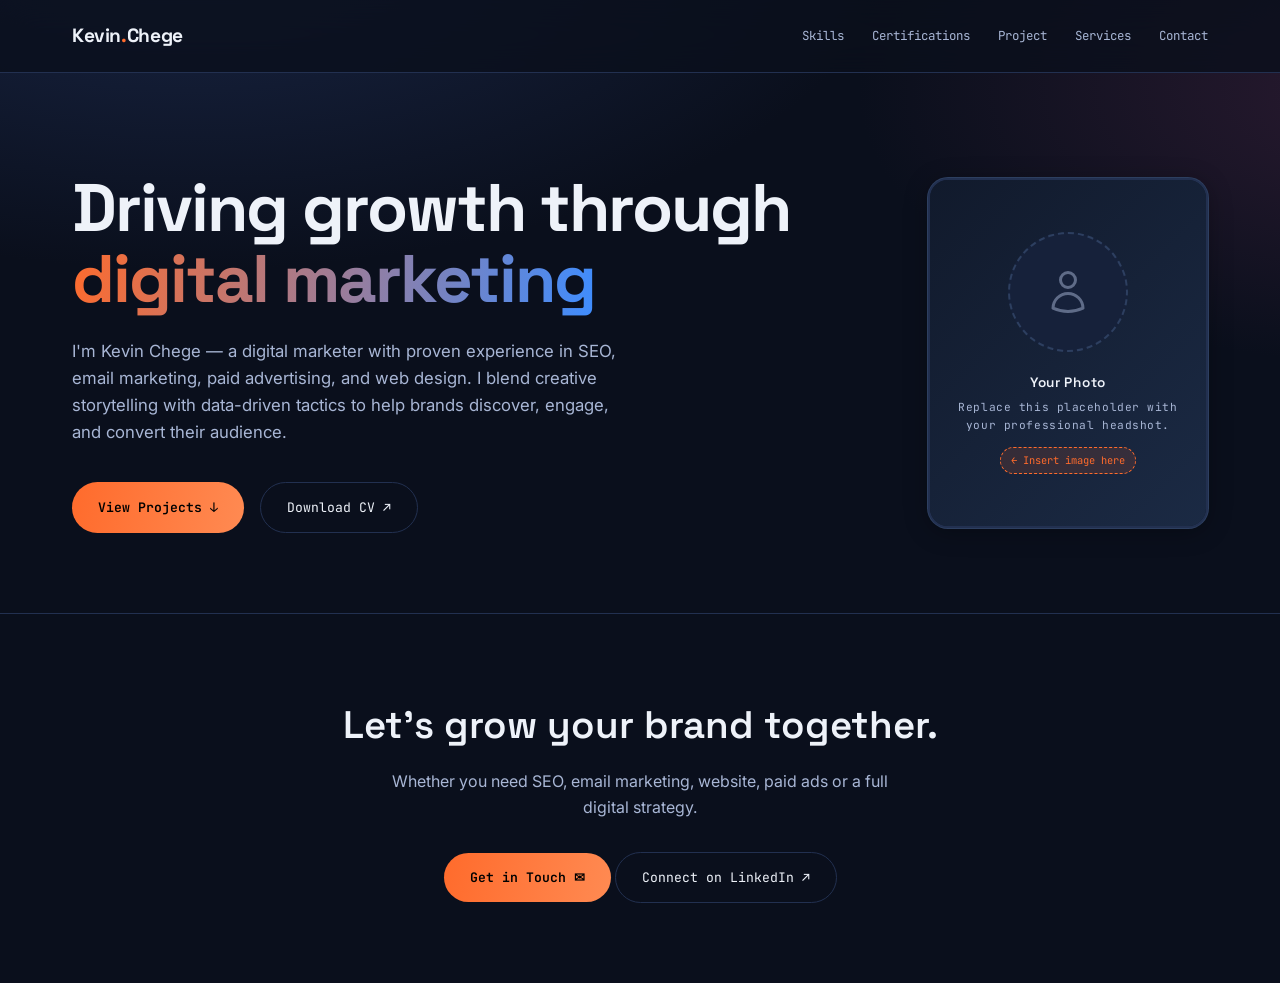
==== index.html @ 8de7b0b7 "Add files via upload" ====
<!DOCTYPE html>
<html lang="en">
<head>
<meta charset="UTF-8">
<meta name="viewport" content="width=device-width, initial-scale=1.0">
<title>Kevin Chege — Digital Marketing Professional</title>
<meta name="description" content="Kevin Chege — Digital marketer specializing in SEO, content strategy, email marketing, paid ads, and web design.">
<link rel="preconnect" href="https://fonts.googleapis.com">
<link rel="preconnect" href="https://fonts.gstatic.com" crossorigin>
<link href="https://fonts.googleapis.com/css2?family=Space+Grotesk:wght@400;500;600;700&family=Inter:wght@400;500;600;700&family=JetBrains+Mono:wght@400;500&display=swap" rel="stylesheet">
<link rel="stylesheet" href="index.css">
</head>
<body>

<!-- ════════════════════ NAV ════════════════════ -->
<nav>
  <div class="wrap">
    <a href="index.html" class="logo">Kevin<span>.</span>Chege</a>
    <div class="navlinks">
      <a href="skills.html">Skills</a>
      <a href="certification.html">Certifications</a>
      <a href="project.html">Project</a>
      <a href="services.html">Services</a>
      <a href="#contact">Contact</a>
    </div>
  </div>
</nav>

<!-- ════════════════════ HERO ════════════════════ -->
<section class="hero">

  <div class="wrap">

    <!-- LEFT COLUMN — TEXT -->
    <div>
      <h1>Driving growth through <span class="grad">digital marketing</span></h1>
      <p class="sub">I'm Kevin Chege — a digital marketer with proven experience in SEO, email marketing, paid advertising, and web design. I blend creative storytelling with data-driven tactics to help brands discover, engage, and convert their audience.</p>
      <div class="cta">
        <a href="project.html" class="btn btn-primary">View Projects ↓</a>
        <a href="https://docs.google.com/document/d/1QbLXDsmvqMCBqXZfnBmse7zxNMz4nB5-/edit?usp=sharing&ouid=107863168463893353685&rtpof=true&sd=true" class="btn btn-ghost" target="_blank" rel="noopener">Download CV ↗</a>
      </div>
    </div>

    <!-- RIGHT COLUMN — PHOTO PLACEHOLDER -->
    <div class="photo-frame" id="photo-area">
      <div class="placeholder">
        <div class="avatar-icon">
          <svg xmlns="http://www.w3.org/2000/svg" fill="none" viewBox="0 0 24 24" stroke-width="1.5" stroke="currentColor">
            <path stroke-linecap="round" stroke-linejoin="round" d="M15.75 6a3.75 3.75 0 1 1-7.5 0 3.75 3.75 0 0 1 7.5 0ZM4.501 20.118a7.5 7.5 0 0 1 14.998 0A17.933 17.933 0 0 1 12 21.75c-2.676 0-5.216-.584-7.499-1.632Z" />
          </svg>
        </div>
        <p class="label">Your Photo</p>
        <p>Replace this placeholder with your professional headshot.</p>
        <span class="tag">← Insert image here</span>
      </div>
    </div>

  </div>
</section>

<!-- ════════════════════ CTA BANNER ════════════════════ -->
<section class="cta-banner" id="contact">
  <div class="wrap reveal">
    <h2>Let's grow your brand together.</h2>
    <p>Whether you need SEO, email marketing, website, paid ads or a full digital strategy.</p>
    <div class="cta cta-center">
      <a href="mailto:kevinc10189@gmail.com" class="btn btn-primary">Get in Touch ✉</a>
      <a href="https://www.linkedin.com/in/kevin-chege1" target="_blank" rel="noopener" class="btn btn-ghost">Connect on LinkedIn ↗</a>
    </div>
  </div>
</section>

<!-- ════════════════════ SCROLL REVEAL SCRIPT ════════════════════ -->
<script>
  document.addEventListener('DOMContentLoaded', () => {
    const reveals = document.querySelectorAll('.reveal');
    const observer = new IntersectionObserver((entries) => {
      entries.forEach(entry => {
        if (entry.isIntersecting) {
          entry.target.classList.add('visible');
        }
      });
    }, { threshold: 0.1 });
    reveals.forEach(el => observer.observe(el));
  });
</script>

</body>
</html>
---- index.css ----
:root{
    --bg: #0A0F1C;
    --panel: #111A2C;
    --panel-2: #16213A;
    --panel-3: #1B2A44;
    --line: #223050;
    --line-light: #2D3F60;
    --orange: #FF6B2C;
    --orange-light: #FF8A52;
    --orange-soft: #FF6B2C22;
    --blue: #3E8DFF;
    --blue-soft: #3E8DFF22;
    --green: #22C55E;
    --green-soft: #22C55E22;
    --purple: #A855F7;
    --purple-soft: #A855F722;
    --text: #EEF2F9;
    --muted: #A8B6D5;
    --mono: 'JetBrains Mono', monospace;
    --display: 'Space Grotesk', sans-serif;
    --body: 'Inter', sans-serif;
    --radius: 16px;
    --shadow: 0 4px 24px rgba(0,0,0,0.3);
  }
  *{margin:0;padding:0;box-sizing:border-box;}
  html{scroll-behavior:smooth;}
  body{
    background-color: var(--bg);
    background-image:
      radial-gradient(1200px 600px at 15% -10%, #1a2748 0%, transparent 60%),
      radial-gradient(1000px 500px at 110% 10%, #2a1a30 0%, transparent 55%);
    background-attachment: fixed;
    color:var(--text);
    font-family:var(--body);
    line-height:1.6;
    overflow-x:hidden;
  }
  a{color:inherit;text-decoration:none;}
  img{max-width:100%;display:block;}
  .wrap{max-width:1200px;margin:0 auto;padding:0 32px;}
  ::selection{background:var(--orange);color:#0A0F1C;}

  /* ─── NAV ─── */
  nav{
    position:sticky;top:0;z-index:50;
    backdrop-filter:blur(16px);
    background:rgba(10,15,28,0.8);
    border-bottom:1px solid var(--line);
    transition:background .3s;
  }
  nav .wrap{display:flex;align-items:center;justify-content:space-between;height:72px;}
  .logo{font-family:var(--display);font-weight:700;font-size:1.2rem;letter-spacing:-0.02em;}
  .logo span{color:var(--orange);}
  .navlinks{display:flex;gap:28px;font-family:var(--mono);font-size:0.78rem;color:var(--muted);}
  .navlinks a{transition:color .2s;position:relative;}
  .navlinks a:hover{color:var(--text);}
  .navlinks a::after{
    content:"";position:absolute;bottom:-4px;left:0;width:0;height:2px;
    background:var(--orange);transition:width .3s;
  }
  .navlinks a:hover::after{width:100%;}
  @media(max-width:640px){
    .navlinks{gap:14px;font-size:0.7rem;}
  }

  /* ─── HERO ─── */
  .hero{position:relative;padding:100px 0 80px;overflow:hidden;}
  .hero .wrap{display:grid;grid-template-columns:1fr auto;gap:60px;align-items:center;}
  @media(max-width:1024px){
    .hero .wrap{grid-template-columns:1fr;text-align:center;}
    .hero .cta{justify-content:center;}
    .hero p.sub{margin-left:auto;margin-right:auto;}
    .hero .eyebrow{justify-content:center;}
  }

  .eyebrow{
    font-family:var(--mono);font-size:0.78rem;letter-spacing:0.12em;
    color:var(--orange);text-transform:uppercase;
    display:inline-flex;align-items:center;gap:10px;margin-bottom:22px;
  }
  .eyebrow::before{content:"";width:8px;height:8px;border-radius:50%;background:var(--blue);box-shadow:0 0 12px var(--blue);}

  .hero h1{
    font-family:var(--display);font-weight:700;
    font-size:clamp(2.4rem, 5.5vw, 4.2rem);
    letter-spacing:-0.03em;line-height:1.05;
  }
  .hero h1 .grad{
    color:var(--orange); /* fallback for browsers without background-clip support */
    background:linear-gradient(100deg, var(--orange), var(--blue));
    -webkit-background-clip:text;background-clip:text;
    -webkit-text-fill-color:transparent;
  }
  .hero p.sub{
    margin-top:24px;max-width:560px;color:var(--muted);font-size:1.05rem;
  }
  .hero .cta{display:flex;gap:16px;margin-top:36px;flex-wrap:wrap;}
  .btn{
    font-family:var(--mono);font-size:0.82rem;padding:14px 26px;border-radius:999px;
    display:inline-flex;align-items:center;gap:8px;transition:transform .2s, box-shadow .2s;
    border:1px solid var(--line);cursor:pointer;
  }
  .btn-primary{background:linear-gradient(100deg, var(--orange), var(--orange-light));color:#000000;font-weight:600;border:none;}
  .btn-primary:hover{transform:translateY(-2px);box-shadow:0 12px 36px -10px rgba(255,107,44,0.4);}
  .btn-ghost{color:var(--text);}
  .btn-ghost:hover{border-color:var(--blue);color:var(--blue);transform:translateY(-2px);}

  /* ─── PHOTO PLACEHOLDER ─── */
  .photo-frame{
    width:100%;max-width:280px;aspect-ratio:4/5;border-radius:20px;overflow:hidden;position:relative;
    border:2px solid var(--line);background:var(--panel);
    box-shadow:0 0 0 1px var(--line-light), var(--shadow);
    transition:transform .3s, border-color .3s;
  }
  .photo-frame:hover{transform:translateY(-4px);border-color:var(--orange);}
  .photo-frame .placeholder{
    display:flex;flex-direction:column;align-items:center;justify-content:center;
    height:100%;text-align:center;padding:24px;
    background:
      linear-gradient(135deg, var(--panel) 0%, var(--panel-3) 100%);
  }
  .photo-frame .avatar-icon{
    width:120px;height:120px;border-radius:50%;
    border:2px dashed var(--line-light);
    display:flex;align-items:center;justify-content:center;
    margin-bottom:20px;
    background:var(--panel-2);
  }
  .photo-frame .avatar-icon svg{width:48px;height:48px;color:var(--muted);opacity:0.5;}
  .photo-frame .placeholder p{
    font-family:var(--mono);font-size:0.7rem;color:var(--muted);
    letter-spacing:0.05em;line-height:1.6;
  }
  .photo-frame .placeholder .label{
    font-family:var(--display);font-size:0.85rem;font-weight:600;
    color:var(--text);margin-bottom:6px;
  }
  .photo-frame .placeholder .tag{
    display:inline-block;margin-top:12px;
    font-family:var(--mono);font-size:0.65rem;
    padding:4px 10px;border-radius:999px;
    border:1px dashed var(--orange);color:var(--orange);
    background:var(--orange-soft);
  }
  @media(max-width:1024px){
    .photo-frame{max-width:220px;margin:0 auto;}
  }

  /* ─── METRICS BAR ─── */
  .metrics{
    padding:0 0 80px;
  }
  .metrics-inner{
    display:grid;grid-template-columns:repeat(4,1fr);gap:1px;
    background:var(--line);border:1px solid var(--line);border-radius:var(--radius);overflow:hidden;
  }
  @media(max-width:768px){.metrics-inner{grid-template-columns:repeat(2,1fr);}}
  .metric{
    background:var(--panel);padding:28px 20px;text-align:center;
    transition:background .2s;
  }
  .metric:hover{background:var(--panel-2);}
  .metric .val{font-family:var(--display);font-weight:700;font-size:2rem;color:var(--orange);}
  .metric .lbl{font-family:var(--mono);font-size:0.72rem;color:var(--muted);margin-top:6px;letter-spacing:0.04em;text-transform:uppercase;}



  /* ─── SECTION HEADS ─── */
  .section{padding:80px 0;border-top:1px solid var(--line);}
  .head{display:flex;align-items:baseline;justify-content:space-between;gap:20px;margin-bottom:48px;flex-wrap:wrap;}
  .head h2{font-family:var(--display);font-size:clamp(1.6rem,3vw,2.2rem);font-weight:600;letter-spacing:-0.02em;}
  .head .idx{font-family:var(--mono);font-size:0.78rem;color:var(--muted);letter-spacing:0.06em;}

  /* ─── CAPABILITIES ─── */
  .cap-grid{display:grid;grid-template-columns:repeat(4,1fr);gap:1px;background:var(--line);border:1px solid var(--line);border-radius:var(--radius);overflow:hidden;}
  @media (max-width:1024px){.cap-grid{grid-template-columns:repeat(2,1fr);}}
  @media (max-width:640px){.cap-grid{grid-template-columns:1fr;}}
  .cap{background:var(--panel);padding:32px 24px;transition:background .25s;}
  .cap:hover{background:var(--panel-2);}
  .cap .num{font-family:var(--mono);color:var(--orange);font-size:0.75rem;letter-spacing:0.04em;}
  .cap .icon{width:36px;height:36px;margin-top:14px;border-radius:10px;display:flex;align-items:center;justify-content:center;font-size:1.1rem;}
  .cap .icon.orange{background:var(--orange-soft);color:var(--orange);}
  .cap .icon.blue{background:var(--blue-soft);color:var(--blue);}
  .cap .icon.green{background:var(--green-soft);color:var(--green);}
  .cap .icon.purple{background:var(--purple-soft);color:var(--purple);}
  .cap h3{font-family:var(--display);margin-top:14px;font-size:1.02rem;font-weight:600;}
  .cap p{margin-top:8px;color:var(--muted);font-size:0.86rem;line-height:1.5;}

  /* ─── PROJECT CARDS ─── */
  .proj{
    display:grid;grid-template-columns:0.9fr 1.1fr;gap:0;
    background:var(--panel);border:1px solid var(--line);border-radius:20px;
    overflow:hidden;margin-bottom:28px;transition:border-color .3s;
  }
  .proj:hover{border-color:var(--line-light);}
  .proj:nth-child(even){grid-template-columns:1.1fr 0.9fr;}
  @media (max-width:768px){.proj, .proj:nth-child(even){grid-template-columns:1fr;}}
  .proj .media{position:relative;background:#0d1424;min-height:230px;overflow:hidden;}
  .proj:nth-child(even) .media{order:2;}
  .proj .media img{width:100%;height:100%;object-fit:cover;min-height:230px;transition:transform .4s;}
  .proj:hover .media img{transform:scale(1.04);}
  .proj .media::after{
    content:"";position:absolute;inset:0;
    background:linear-gradient(160deg, transparent 40%, #0A0F1Ccc);
  }
  .proj .body{padding:38px;display:flex;flex-direction:column;justify-content:center;}
  .proj .kicker{font-family:var(--mono);font-size:0.72rem;color:var(--orange);letter-spacing:.08em;margin-bottom:12px;text-transform:uppercase;}
  .proj h3{font-family:var(--display);font-size:1.4rem;font-weight:600;margin-bottom:12px;line-height:1.3;}
  .proj p{color:var(--muted);font-size:0.92rem;margin-bottom:10px;line-height:1.5;}
  .proj .links{display:flex;gap:12px;flex-wrap:wrap;margin-top:16px;}
  .proj .links a{
    font-family:var(--mono);font-size:0.76rem;padding:9px 16px;border-radius:999px;
    border:1px solid var(--line);transition:.2s;
  }
  .proj .links a:hover{border-color:var(--blue);color:var(--blue);}

  /* ─── SERVICES STRIP ─── */
  .services{
    background:var(--panel);border:1px solid var(--line);border-radius:var(--radius);
    padding:40px;display:grid;grid-template-columns:repeat(3,1fr);gap:32px;
  }
  @media(max-width:768px){.services{grid-template-columns:1fr;padding:28px;}}
  .service{text-align:center;}
  .service .dot{width:48px;height:48px;border-radius:14px;display:flex;align-items:center;justify-content:center;margin:0 auto 16px;font-size:1.3rem;}
  .service h4{font-family:var(--display);font-size:1rem;font-weight:600;margin-bottom:8px;}
  .service p{color:var(--muted);font-size:0.84rem;line-height:1.5;}

  /* ─── EDU / CERTS / TOOLS ─── */
  .two-col{display:grid;grid-template-columns:1fr 1fr;gap:32px;}
  @media (max-width:768px){.two-col{grid-template-columns:1fr;}}
  .info-card{background:var(--panel);border:1px solid var(--line);border-radius:16px;padding:32px;}
  .info-card h3{font-family:var(--display);font-size:1.08rem;margin-bottom:22px;color:var(--orange);display:flex;align-items:center;gap:8px;}
  .info-item{margin-bottom:20px;}
  .info-item:last-child{margin-bottom:0;}
  .info-item .t{font-weight:600;font-size:0.96rem;}
  .info-item .s{font-family:var(--mono);font-size:0.76rem;color:var(--blue);margin:4px 0;letter-spacing:0.02em;}
  .info-item .d{color:var(--muted);font-size:0.84rem;line-height:1.5;}
  .tool-chips{display:flex;flex-wrap:wrap;gap:10px;margin-top:20px;}
  .tool-chips span{
    font-family:var(--mono);font-size:0.74rem;padding:8px 14px;border-radius:999px;
    border:1px solid var(--line);color:var(--muted);transition:.2s;
  }
  .tool-chips span:hover{border-color:var(--blue);color:var(--blue);}

  /* ─── CTA BANNER ─── */
  .cta-banner{
    padding:80px 0;border-top:1px solid var(--line);
    text-align:center;
  }
  .cta-banner h2{font-family:var(--display);font-size:clamp(1.6rem,3vw,2.4rem);font-weight:600;margin-bottom:14px;}
  .cta-banner p{color:var(--muted);font-size:1rem;margin-bottom:32px;max-width:500px;margin-left:auto;margin-right:auto;}

  /* ─── FOOTER ─── */
  footer{padding:20px 0;border-top:1px solid var(--line);}
  footer .wrap{display:flex;justify-content:space-between;align-items:center;flex-wrap:wrap;gap:20px;}
  .social{display:flex;gap:14px;}
  .social a{
    width:40px;height:40px;border-radius:50%;border:1px solid var(--line);
    display:flex;align-items:center;justify-content:center;font-family:var(--mono);font-size:0.72rem;
    transition:.2s;color:var(--muted);font-weight:500;
  }

  /* ─── SCROLL ANIMATION ─── */
  .reveal{opacity:0;transform:translateY(24px);transition:opacity .6s ease, transform .6s ease;}
  .reveal.visible{opacity:1;transform:translateY(0);}

  .navlinks a.active{color:var(--text);}
  .navlinks a.active::after{width:100%;}

  /* ─── INLINE STYLE EXTRACTIONS ─── */
  .cta-center{justify-content:center;}
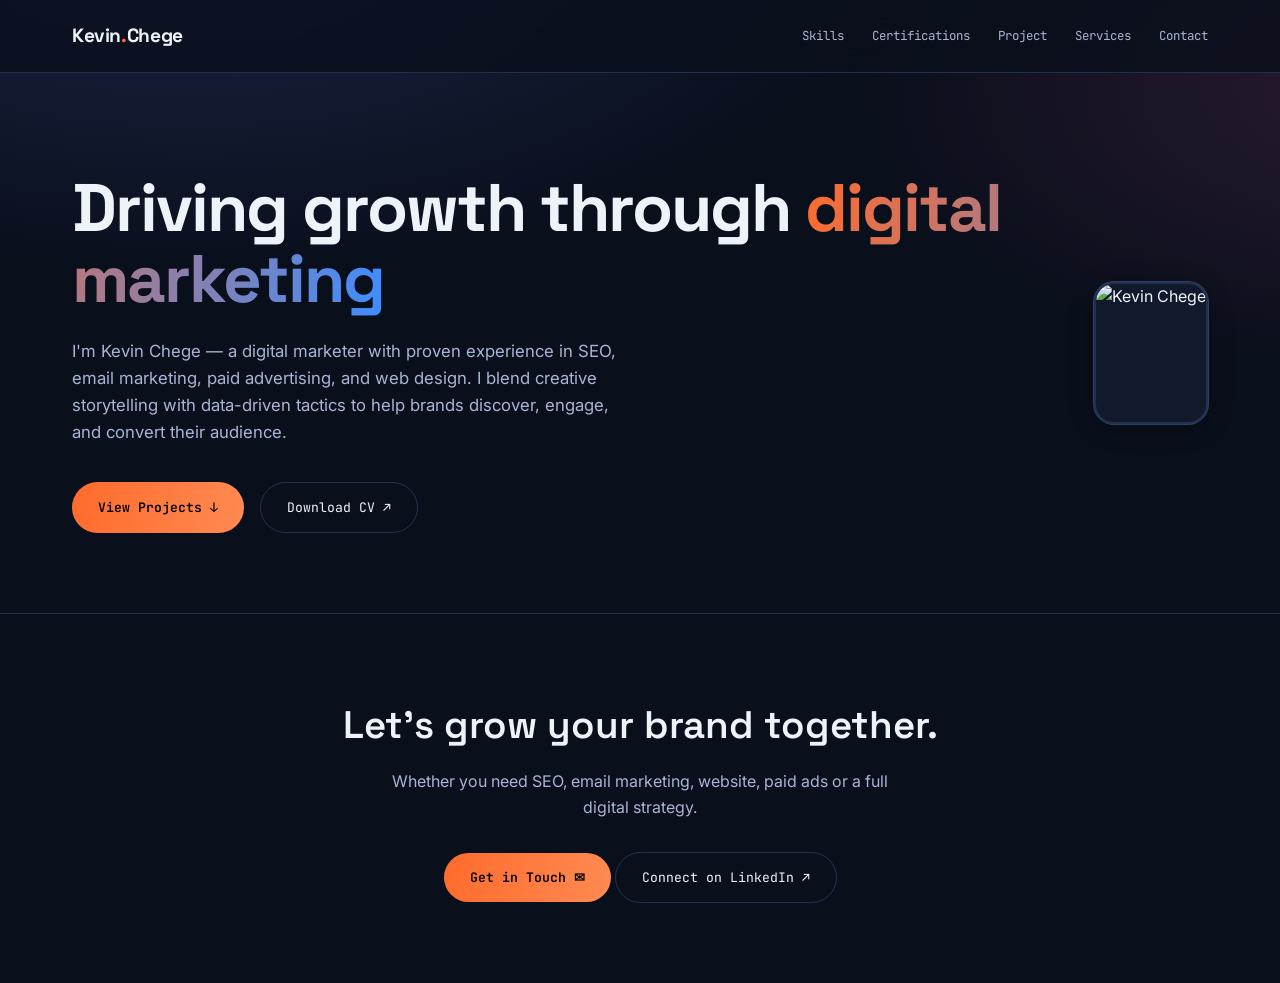
==== commit fe58ff05: "Update photo placeholder to display user image Replaced photo placeholder with an image tag for the " ====
--- a/index.html
+++ b/index.html
@@ -43,18 +43,8 @@
 
     <!-- RIGHT COLUMN — PHOTO PLACEHOLDER -->
     <div class="photo-frame" id="photo-area">
-      <div class="placeholder">
-        <div class="avatar-icon">
-          <svg xmlns="http://www.w3.org/2000/svg" fill="none" viewBox="0 0 24 24" stroke-width="1.5" stroke="currentColor">
-            <path stroke-linecap="round" stroke-linejoin="round" d="M15.75 6a3.75 3.75 0 1 1-7.5 0 3.75 3.75 0 0 1 7.5 0ZM4.501 20.118a7.5 7.5 0 0 1 14.998 0A17.933 17.933 0 0 1 12 21.75c-2.676 0-5.216-.584-7.499-1.632Z" />
-          </svg>
-        </div>
-        <p class="label">Your Photo</p>
-        <p>Replace this placeholder with your professional headshot.</p>
-        <span class="tag">← Insert image here</span>
-      </div>
+      <img src="PortfolioImage.jpg" alt="Kevin Chege">
     </div>
-
   </div>
 </section>
 
--- a/index.css
+++ b/index.css
@@ -1,4 +1,4 @@
-  :root{
+:root{
     --bg: #0A0F1C;
     --panel: #111A2C;
     --panel-2: #16213A;
@@ -70,15 +70,7 @@
     .hero .wrap{grid-template-columns:1fr;text-align:center;}
     .hero .cta{justify-content:center;}
     .hero p.sub{margin-left:auto;margin-right:auto;}
-    .hero .eyebrow{justify-content:center;}
   }
-
-  .eyebrow{
-    font-family:var(--mono);font-size:0.78rem;letter-spacing:0.12em;
-    color:var(--orange);text-transform:uppercase;
-    display:inline-flex;align-items:center;gap:10px;margin-bottom:22px;
-  }
-  .eyebrow::before{content:"";width:8px;height:8px;border-radius:50%;background:var(--blue);box-shadow:0 0 12px var(--blue);}
 
   .hero h1{
     font-family:var(--display);font-weight:700;
@@ -112,135 +104,11 @@
     box-shadow:0 0 0 1px var(--line-light), var(--shadow);
     transition:transform .3s, border-color .3s;
   }
-  .photo-frame:hover{transform:translateY(-4px);border-color:var(--orange);}
-  .photo-frame .placeholder{
-    display:flex;flex-direction:column;align-items:center;justify-content:center;
-    height:100%;text-align:center;padding:24px;
-    background:
-      linear-gradient(135deg, var(--panel) 0%, var(--panel-3) 100%);
-  }
-  .photo-frame .avatar-icon{
-    width:120px;height:120px;border-radius:50%;
-    border:2px dashed var(--line-light);
-    display:flex;align-items:center;justify-content:center;
-    margin-bottom:20px;
-    background:var(--panel-2);
-  }
-  .photo-frame .avatar-icon svg{width:48px;height:48px;color:var(--muted);opacity:0.5;}
-  .photo-frame .placeholder p{
-    font-family:var(--mono);font-size:0.7rem;color:var(--muted);
-    letter-spacing:0.05em;line-height:1.6;
-  }
-  .photo-frame .placeholder .label{
-    font-family:var(--display);font-size:0.85rem;font-weight:600;
-    color:var(--text);margin-bottom:6px;
-  }
-  .photo-frame .placeholder .tag{
-    display:inline-block;margin-top:12px;
-    font-family:var(--mono);font-size:0.65rem;
-    padding:4px 10px;border-radius:999px;
-    border:1px dashed var(--orange);color:var(--orange);
-    background:var(--orange-soft);
-  }
+  .photo-frame img{width:100%;height:100%;object-fit:cover;}
+
   @media(max-width:1024px){
     .photo-frame{max-width:220px;margin:0 auto;}
   }
-
-  /* ─── METRICS BAR ─── */
-  .metrics{
-    padding:0 0 80px;
-  }
-  .metrics-inner{
-    display:grid;grid-template-columns:repeat(4,1fr);gap:1px;
-    background:var(--line);border:1px solid var(--line);border-radius:var(--radius);overflow:hidden;
-  }
-  @media(max-width:768px){.metrics-inner{grid-template-columns:repeat(2,1fr);}}
-  .metric{
-    background:var(--panel);padding:28px 20px;text-align:center;
-    transition:background .2s;
-  }
-  .metric:hover{background:var(--panel-2);}
-  .metric .val{font-family:var(--display);font-weight:700;font-size:2rem;color:var(--orange);}
-  .metric .lbl{font-family:var(--mono);font-size:0.72rem;color:var(--muted);margin-top:6px;letter-spacing:0.04em;text-transform:uppercase;}
-
-
-
-  /* ─── SECTION HEADS ─── */
-  .section{padding:80px 0;border-top:1px solid var(--line);}
-  .head{display:flex;align-items:baseline;justify-content:space-between;gap:20px;margin-bottom:48px;flex-wrap:wrap;}
-  .head h2{font-family:var(--display);font-size:clamp(1.6rem,3vw,2.2rem);font-weight:600;letter-spacing:-0.02em;}
-  .head .idx{font-family:var(--mono);font-size:0.78rem;color:var(--muted);letter-spacing:0.06em;}
-
-  /* ─── CAPABILITIES ─── */
-  .cap-grid{display:grid;grid-template-columns:repeat(4,1fr);gap:1px;background:var(--line);border:1px solid var(--line);border-radius:var(--radius);overflow:hidden;}
-  @media (max-width:1024px){.cap-grid{grid-template-columns:repeat(2,1fr);}}
-  @media (max-width:640px){.cap-grid{grid-template-columns:1fr;}}
-  .cap{background:var(--panel);padding:32px 24px;transition:background .25s;}
-  .cap:hover{background:var(--panel-2);}
-  .cap .num{font-family:var(--mono);color:var(--orange);font-size:0.75rem;letter-spacing:0.04em;}
-  .cap .icon{width:36px;height:36px;margin-top:14px;border-radius:10px;display:flex;align-items:center;justify-content:center;font-size:1.1rem;}
-  .cap .icon.orange{background:var(--orange-soft);color:var(--orange);}
-  .cap .icon.blue{background:var(--blue-soft);color:var(--blue);}
-  .cap .icon.green{background:var(--green-soft);color:var(--green);}
-  .cap .icon.purple{background:var(--purple-soft);color:var(--purple);}
-  .cap h3{font-family:var(--display);margin-top:14px;font-size:1.02rem;font-weight:600;}
-  .cap p{margin-top:8px;color:var(--muted);font-size:0.86rem;line-height:1.5;}
-
-  /* ─── PROJECT CARDS ─── */
-  .proj{
-    display:grid;grid-template-columns:0.9fr 1.1fr;gap:0;
-    background:var(--panel);border:1px solid var(--line);border-radius:20px;
-    overflow:hidden;margin-bottom:28px;transition:border-color .3s;
-  }
-  .proj:hover{border-color:var(--line-light);}
-  .proj:nth-child(even){grid-template-columns:1.1fr 0.9fr;}
-  @media (max-width:768px){.proj, .proj:nth-child(even){grid-template-columns:1fr;}}
-  .proj .media{position:relative;background:#0d1424;min-height:230px;overflow:hidden;}
-  .proj:nth-child(even) .media{order:2;}
-  .proj .media img{width:100%;height:100%;object-fit:cover;min-height:230px;transition:transform .4s;}
-  .proj:hover .media img{transform:scale(1.04);}
-  .proj .media::after{
-    content:"";position:absolute;inset:0;
-    background:linear-gradient(160deg, transparent 40%, #0A0F1Ccc);
-  }
-  .proj .body{padding:38px;display:flex;flex-direction:column;justify-content:center;}
-  .proj .kicker{font-family:var(--mono);font-size:0.72rem;color:var(--orange);letter-spacing:.08em;margin-bottom:12px;text-transform:uppercase;}
-  .proj h3{font-family:var(--display);font-size:1.4rem;font-weight:600;margin-bottom:12px;line-height:1.3;}
-  .proj p{color:var(--muted);font-size:0.92rem;margin-bottom:10px;line-height:1.5;}
-  .proj .links{display:flex;gap:12px;flex-wrap:wrap;margin-top:16px;}
-  .proj .links a{
-    font-family:var(--mono);font-size:0.76rem;padding:9px 16px;border-radius:999px;
-    border:1px solid var(--line);transition:.2s;
-  }
-  .proj .links a:hover{border-color:var(--blue);color:var(--blue);}
-
-  /* ─── SERVICES STRIP ─── */
-  .services{
-    background:var(--panel);border:1px solid var(--line);border-radius:var(--radius);
-    padding:40px;display:grid;grid-template-columns:repeat(3,1fr);gap:32px;
-  }
-  @media(max-width:768px){.services{grid-template-columns:1fr;padding:28px;}}
-  .service{text-align:center;}
-  .service .dot{width:48px;height:48px;border-radius:14px;display:flex;align-items:center;justify-content:center;margin:0 auto 16px;font-size:1.3rem;}
-  .service h4{font-family:var(--display);font-size:1rem;font-weight:600;margin-bottom:8px;}
-  .service p{color:var(--muted);font-size:0.84rem;line-height:1.5;}
-
-  /* ─── EDU / CERTS / TOOLS ─── */
-  .two-col{display:grid;grid-template-columns:1fr 1fr;gap:32px;}
-  @media (max-width:768px){.two-col{grid-template-columns:1fr;}}
-  .info-card{background:var(--panel);border:1px solid var(--line);border-radius:16px;padding:32px;}
-  .info-card h3{font-family:var(--display);font-size:1.08rem;margin-bottom:22px;color:var(--orange);display:flex;align-items:center;gap:8px;}
-  .info-item{margin-bottom:20px;}
-  .info-item:last-child{margin-bottom:0;}
-  .info-item .t{font-weight:600;font-size:0.96rem;}
-  .info-item .s{font-family:var(--mono);font-size:0.76rem;color:var(--blue);margin:4px 0;letter-spacing:0.02em;}
-  .info-item .d{color:var(--muted);font-size:0.84rem;line-height:1.5;}
-  .tool-chips{display:flex;flex-wrap:wrap;gap:10px;margin-top:20px;}
-  .tool-chips span{
-    font-family:var(--mono);font-size:0.74rem;padding:8px 14px;border-radius:999px;
-    border:1px solid var(--line);color:var(--muted);transition:.2s;
-  }
-  .tool-chips span:hover{border-color:var(--blue);color:var(--blue);}
 
   /* ─── CTA BANNER ─── */
   .cta-banner{
@@ -250,22 +118,9 @@
   .cta-banner h2{font-family:var(--display);font-size:clamp(1.6rem,3vw,2.4rem);font-weight:600;margin-bottom:14px;}
   .cta-banner p{color:var(--muted);font-size:1rem;margin-bottom:32px;max-width:500px;margin-left:auto;margin-right:auto;}
 
-  /* ─── FOOTER ─── */
-  footer{padding:20px 0;border-top:1px solid var(--line);}
-  footer .wrap{display:flex;justify-content:space-between;align-items:center;flex-wrap:wrap;gap:20px;}
-  .social{display:flex;gap:14px;}
-  .social a{
-    width:40px;height:40px;border-radius:50%;border:1px solid var(--line);
-    display:flex;align-items:center;justify-content:center;font-family:var(--mono);font-size:0.72rem;
-    transition:.2s;color:var(--muted);font-weight:500;
-  }
-
   /* ─── SCROLL ANIMATION ─── */
   .reveal{opacity:0;transform:translateY(24px);transition:opacity .6s ease, transform .6s ease;}
   .reveal.visible{opacity:1;transform:translateY(0);}
 
-  .navlinks a.active{color:var(--text);}
-  .navlinks a.active::after{width:100%;}
-
   /* ─── INLINE STYLE EXTRACTIONS ─── */
   .cta-center{justify-content:center;}
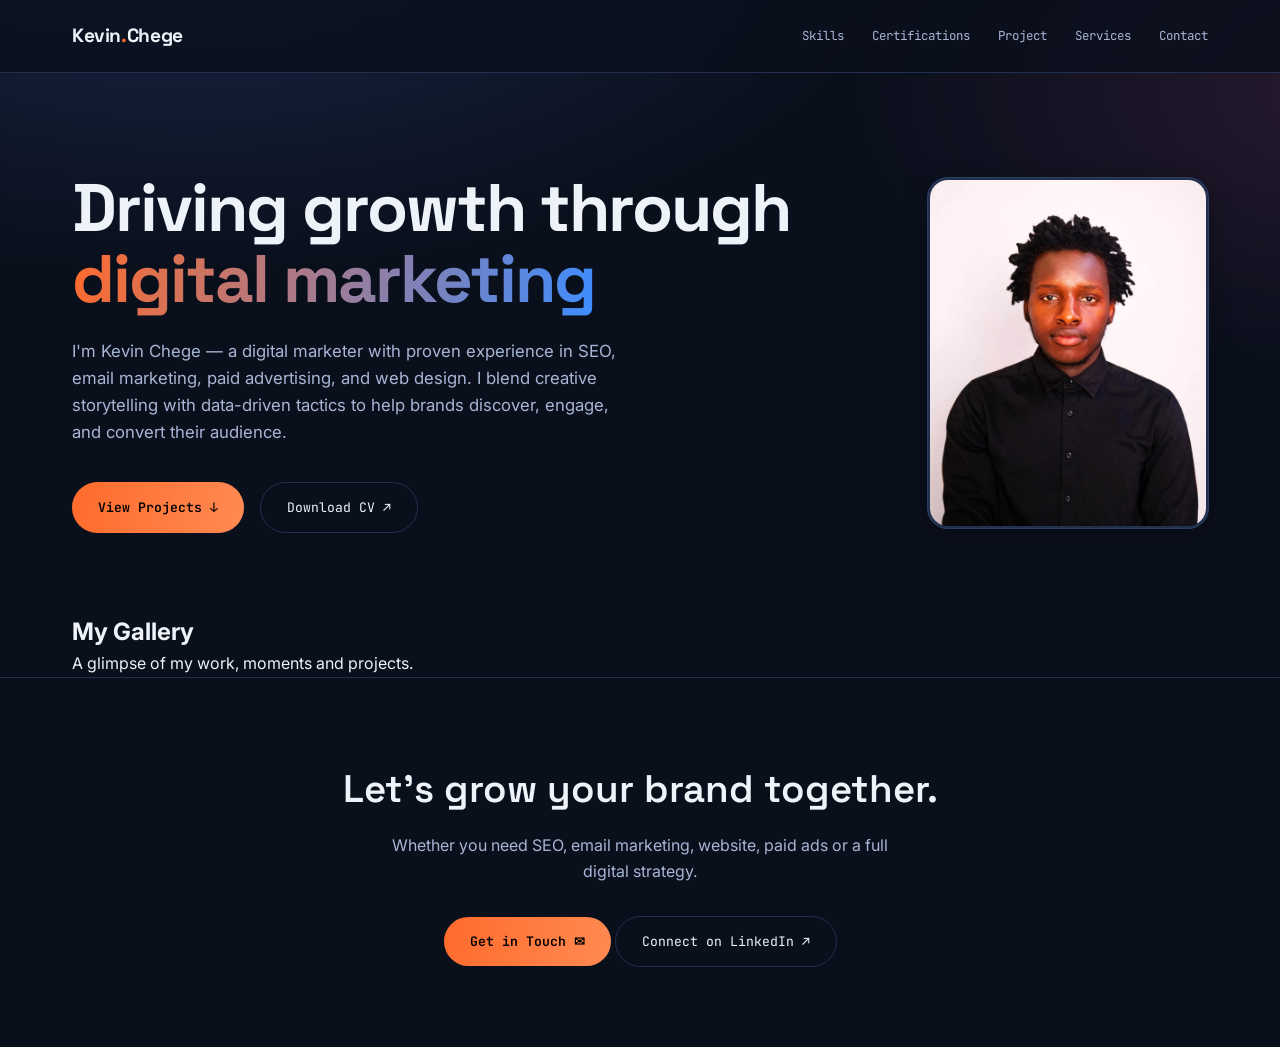
==== commit a925cef9: "Add gallery section to index.html Added a gallery section with a heading and placeholder for images." ====
--- a/index.html
+++ b/index.html
@@ -9,6 +9,7 @@
 <link rel="preconnect" href="https://fonts.gstatic.com" crossorigin>
 <link href="https://fonts.googleapis.com/css2?family=Space+Grotesk:wght@400;500;600;700&family=Inter:wght@400;500;600;700&family=JetBrains+Mono:wght@400;500&display=swap" rel="stylesheet">
 <link rel="stylesheet" href="index.css">
+<link rel="stylesheet" href="gallery/gallery.css">
 </head>
 <body>
 
@@ -48,6 +49,17 @@
   </div>
 </section>
 
+<!-- ════════════════════ GALLERY (content lives in the gallery/ folder) ════════════════════ -->
+<section class="gallery" id="gallery">
+  <div class="wrap">
+    <div class="gallery-head reveal">
+      <h2>My <span>Gallery</span></h2>
+      <p>A glimpse of my work, moments and projects.</p>
+    </div>
+    <div class="gallery-rows" id="gallery-rows"></div>
+  </div>
+</section>
+
 <!-- ════════════════════ CTA BANNER ════════════════════ -->
 <section class="cta-banner" id="contact">
   <div class="wrap reveal">
@@ -75,5 +87,8 @@
   });
 </script>
 
+<!-- Gallery script (builds the rows from gallery/gallery.js) -->
+<script src="gallery/gallery.js"></script>
+
 </body>
 </html>
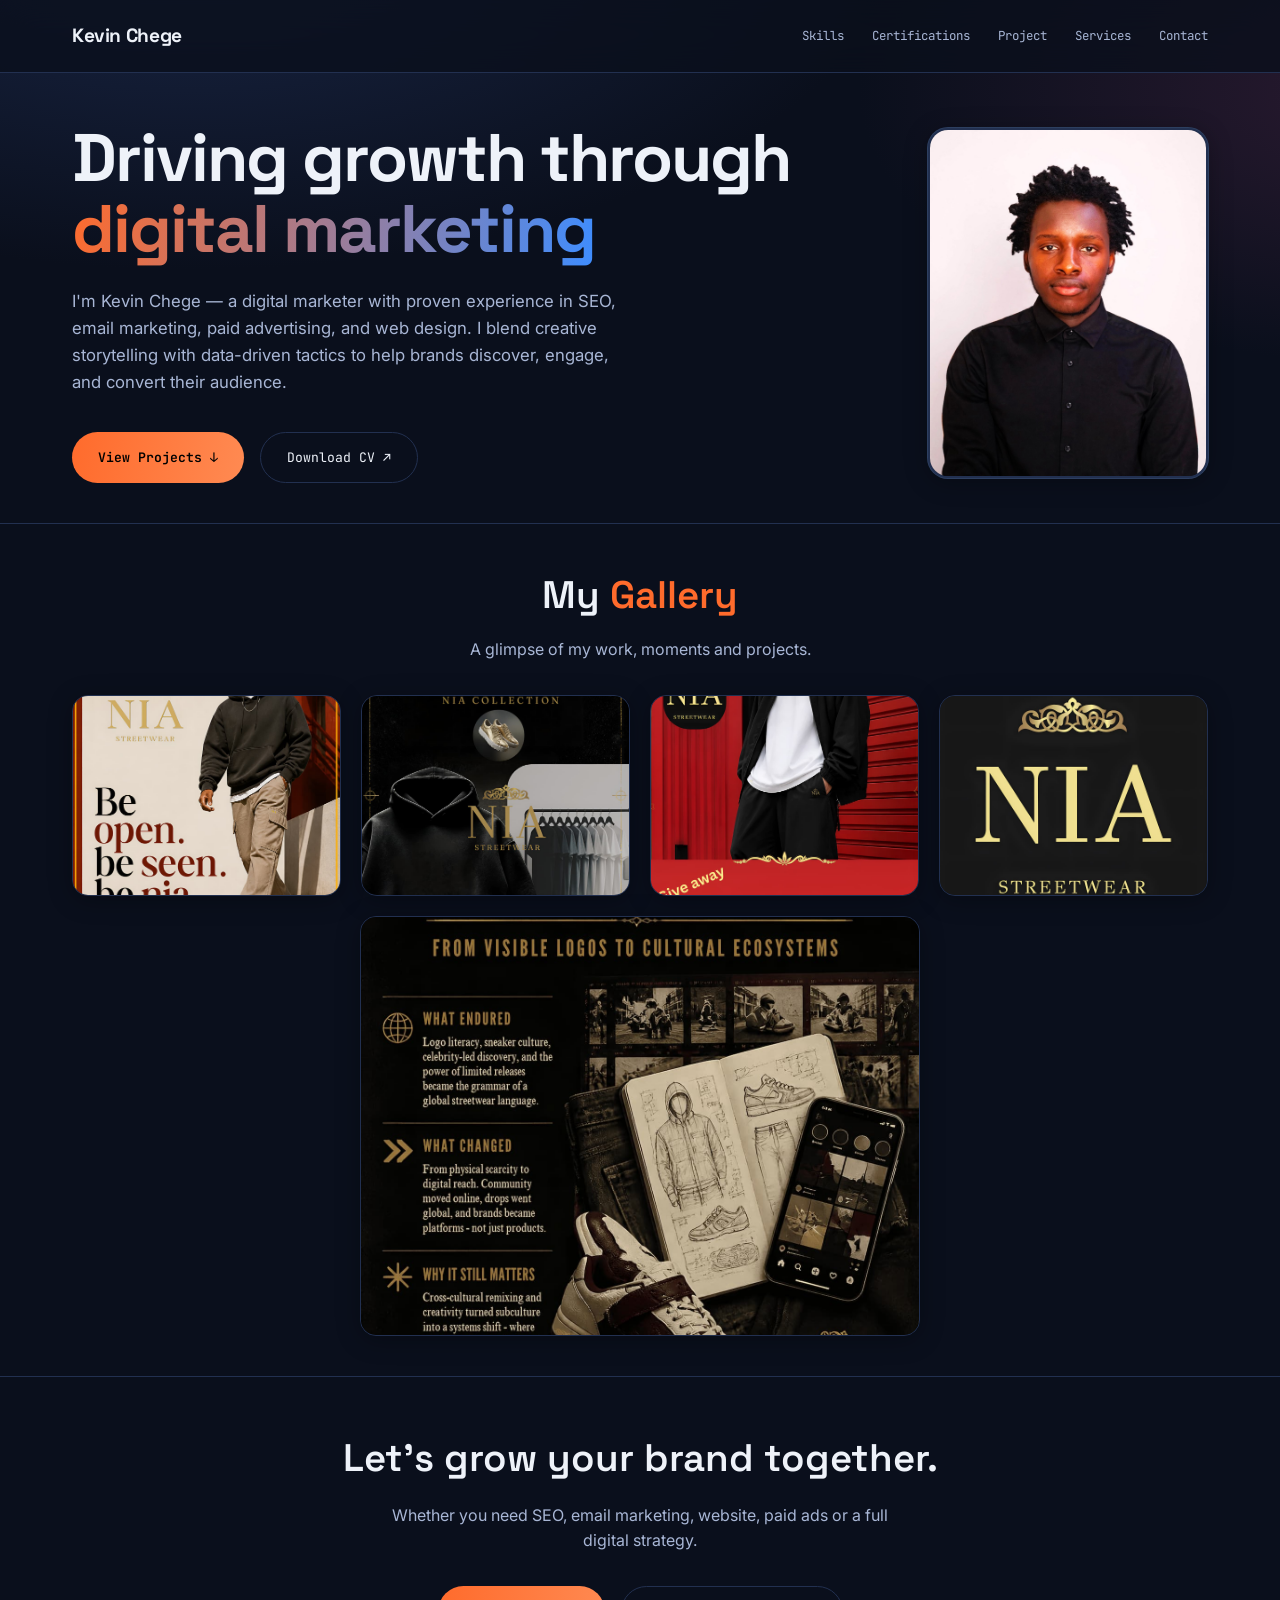
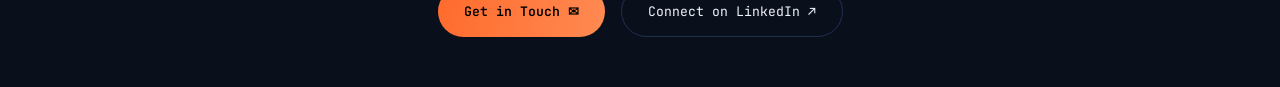
==== commit 960e68a0: "Update logo text in navigation and fix comment" ====
--- a/index.html
+++ b/index.html
@@ -9,14 +9,14 @@
 <link rel="preconnect" href="https://fonts.gstatic.com" crossorigin>
 <link href="https://fonts.googleapis.com/css2?family=Space+Grotesk:wght@400;500;600;700&family=Inter:wght@400;500;600;700&family=JetBrains+Mono:wght@400;500&display=swap" rel="stylesheet">
 <link rel="stylesheet" href="index.css">
-<link rel="stylesheet" href="gallery/gallery.css">
+<link rel="stylesheet" href="gallery.css">
 </head>
 <body>
 
 <!-- ════════════════════ NAV ════════════════════ -->
 <nav>
   <div class="wrap">
-    <a href="index.html" class="logo">Kevin<span>.</span>Chege</a>
+    <a href="index.html" class="logo">Kevin Chege</a>
     <div class="navlinks">
       <a href="skills.html">Skills</a>
       <a href="certification.html">Certifications</a>
@@ -49,7 +49,7 @@
   </div>
 </section>
 
-<!-- ════════════════════ GALLERY (content lives in the gallery/ folder) ════════════════════ -->
+<!-- ════════════════════ GALLERY (styles in gallery.css, photos listed in gallery.js) ════════════════════ -->
 <section class="gallery" id="gallery">
   <div class="wrap">
     <div class="gallery-head reveal">
@@ -87,8 +87,8 @@
   });
 </script>
 
-<!-- Gallery script (builds the rows from gallery/gallery.js) -->
-<script src="gallery/gallery.js"></script>
+<!-- Gallery script (builds the rows from gallery.js) -->
+<script src="gallery.js"></script>
 
 </body>
 </html>
--- a/index.css
+++ b/index.css
@@ -60,11 +60,14 @@
   }
   .navlinks a:hover::after{width:100%;}
   @media(max-width:640px){
-    .navlinks{gap:14px;font-size:0.7rem;}
+    /* Phone: keep name and links on one row; text scales down with screen width so nothing overlaps */
+    nav .wrap{height:64px;padding:0 12px;gap:8px;flex-wrap:nowrap;}
+    .logo{font-size:clamp(0.8rem,3.8vw,1.2rem);white-space:nowrap;}
+    .navlinks{gap:2vw;font-size:clamp(0.45rem,2.3vw,0.7rem);white-space:nowrap;}
   }
 
   /* ─── HERO ─── */
-  .hero{position:relative;padding:100px 0 80px;overflow:hidden;}
+  .hero{position:relative;padding:50px 0 40px;overflow:hidden;}
   .hero .wrap{display:grid;grid-template-columns:1fr auto;gap:60px;align-items:center;}
   @media(max-width:1024px){
     .hero .wrap{grid-template-columns:1fr;text-align:center;}
@@ -112,7 +115,7 @@
 
   /* ─── CTA BANNER ─── */
   .cta-banner{
-    padding:80px 0;border-top:1px solid var(--line);
+    padding:50px 0;border-top:1px solid var(--line);
     text-align:center;
   }
   .cta-banner h2{font-family:var(--display);font-size:clamp(1.6rem,3vw,2.4rem);font-weight:600;margin-bottom:14px;}
@@ -123,4 +126,4 @@
   .reveal.visible{opacity:1;transform:translateY(0);}
 
   /* ─── INLINE STYLE EXTRACTIONS ─── */
-  .cta-center{justify-content:center;}
+  .cta-center{display:flex;gap:16px;flex-wrap:wrap;justify-content:center;}
--- a/gallery.css
+++ b/gallery.css
@@ -0,0 +1,211 @@
+/* ─── GALLERY SECTION (uses the same theme variables as index.css) ─── */
+.gallery{
+  padding:40px 0;
+  border-top:1px solid var(--line);
+}
+.gallery-head{
+  text-align:center;
+  margin-bottom:32px;
+}
+.gallery-head h2{
+  font-family:var(--display);
+  font-size:clamp(1.6rem,3vw,2.4rem);
+  font-weight:600;
+  margin-bottom:12px;
+}
+.gallery-head h2 span{color:var(--orange);}
+.gallery-head p{
+  color:var(--muted);
+  max-width:520px;
+  margin:0 auto;
+  font-size:1rem;
+}
+
+/* Each row holds up to 4 images, shared equally */
+.gallery-rows{
+  display:flex;
+  flex-direction:column;
+  gap:20px;
+}
+.gallery-row{
+  display:flex;
+  justify-content:center;   /* a lone image is centered */
+  gap:20px;
+}
+.gallery-item{
+  flex:1 1 0;               /* equal share: 1 image = centered, 2 = 50/50, 3 = thirds, 4 = quarters */
+  min-width:0;
+  aspect-ratio:4/3;
+  border-radius:var(--radius);
+  overflow:hidden;
+  background:var(--panel);
+  border:1px solid var(--line);
+  box-shadow:var(--shadow);
+  cursor:pointer;
+  transition:transform .3s, border-color .3s, box-shadow .3s;
+}
+.gallery-item:hover,
+.gallery-item:focus-visible{
+  transform:translateY(-4px);
+  border-color:var(--orange);
+  box-shadow:0 12px 36px -10px rgba(255,107,44,0.4);
+  outline:none;
+}
+.gallery-item img{
+  width:100%;
+  height:100%;
+  object-fit:cover;
+}
+
+/* A single image in a row */
+.gallery-row[data-count="1"] .gallery-item{
+  flex:0 1 50%;
+  max-width:560px;
+}
+
+/* ─── LIGHTBOX (photo pop-up) ─── */
+.lightbox{
+  position:fixed;
+  inset:0;
+  z-index:100;
+  display:none;
+  align-items:center;
+  justify-content:center;
+  padding:20px;
+  background:rgba(10,15,28,0.92);
+  backdrop-filter:blur(8px);
+}
+.lightbox.open{
+  display:flex;
+  animation:lbFade .25s ease;
+}
+@keyframes lbFade{
+  from{opacity:0;}
+  to{opacity:1;}
+}
+.lb-frame{
+  position:relative;
+  display:flex;
+}
+.lb-img{
+  display:block;
+  max-width:min(94vw, 1100px);
+  max-height:82vh;
+  width:auto;
+  height:auto;
+  object-fit:contain;
+  border-radius:var(--radius);
+  border:1px solid var(--line-light);
+  background:var(--panel);
+  box-shadow:var(--shadow);
+  -webkit-user-select:none;
+  user-select:none;
+}
+
+/* X button */
+.lb-close{
+  position:absolute;
+  top:12px;
+  right:12px;
+  width:40px;
+  height:40px;
+  border-radius:50%;
+  background:rgba(10,15,28,0.75);
+  border:1px solid var(--line-light);
+  color:var(--text);
+  font-size:1.6rem;
+  line-height:1;
+  cursor:pointer;
+  display:flex;
+  align-items:center;
+  justify-content:center;
+  transition:background .2s, color .2s, border-color .2s, transform .2s;
+}
+.lb-close:hover,
+.lb-close:focus-visible{
+  background:var(--orange);
+  border-color:var(--orange);
+  color:#000000;
+  transform:scale(1.08);
+  outline:none;
+}
+
+/* Previous / next arrows */
+.lb-nav{
+  position:absolute;
+  top:50%;
+  transform:translateY(-50%);
+  width:48px;
+  height:48px;
+  border-radius:50%;
+  background:var(--panel-2);
+  border:1px solid var(--line-light);
+  color:var(--text);
+  font-size:1.1rem;
+  cursor:pointer;
+  display:flex;
+  align-items:center;
+  justify-content:center;
+  transition:border-color .2s, color .2s, background .2s;
+}
+.lb-prev{left:20px;}
+.lb-next{right:20px;}
+.lb-nav:hover,
+.lb-nav:focus-visible{
+  border-color:var(--orange);
+  color:var(--orange);
+  outline:none;
+}
+
+/* counter at the bottom of the image */
+.lb-count{
+  position:absolute;
+  bottom:12px;
+  left:50%;
+  transform:translateX(-50%);
+  padding:4px 14px;
+  border-radius:999px;
+  background:rgba(10,15,28,0.75);
+  border:1px solid var(--line-light);
+  color:var(--muted);
+  font-family:var(--mono);
+  font-size:0.75rem;
+}
+
+.lightbox.single .lb-nav,
+.lightbox.single .lb-count{display:none;}
+
+/* Leave room for the arrows on wider screens */
+@media(min-width:700px){
+  .lb-img{max-width:min(calc(100vw - 180px), 1100px);}
+}
+
+/* ─── RESPONSIVE ─── */
+@media(max-width:900px){
+  .gallery-row{flex-wrap:wrap;}
+  .gallery-row[data-count="3"] .gallery-item,
+  .gallery-row[data-count="4"] .gallery-item{
+    flex:1 1 calc(50% - 10px);
+  }
+}
+@media(max-width:560px){
+  .gallery{padding:30px 0;}
+  .gallery-row{flex-direction:column;}
+  .gallery-item,
+  .gallery-row[data-count="1"] .gallery-item{
+    flex:none;
+    width:100%;
+    max-width:100%;
+  }
+
+  /* Phone pop-up */
+  .lightbox{padding:12px;}
+  .lb-nav{width:40px;height:40px;background:rgba(17,26,44,0.85);}
+  .lb-prev{left:8px;}
+  .lb-next{right:8px;}
+  .lb-close{top:8px;right:8px;width:36px;height:36px;}
+}
+
+@media(prefers-reduced-motion:reduce){
+  .lightbox.open{animation:none;}
+}
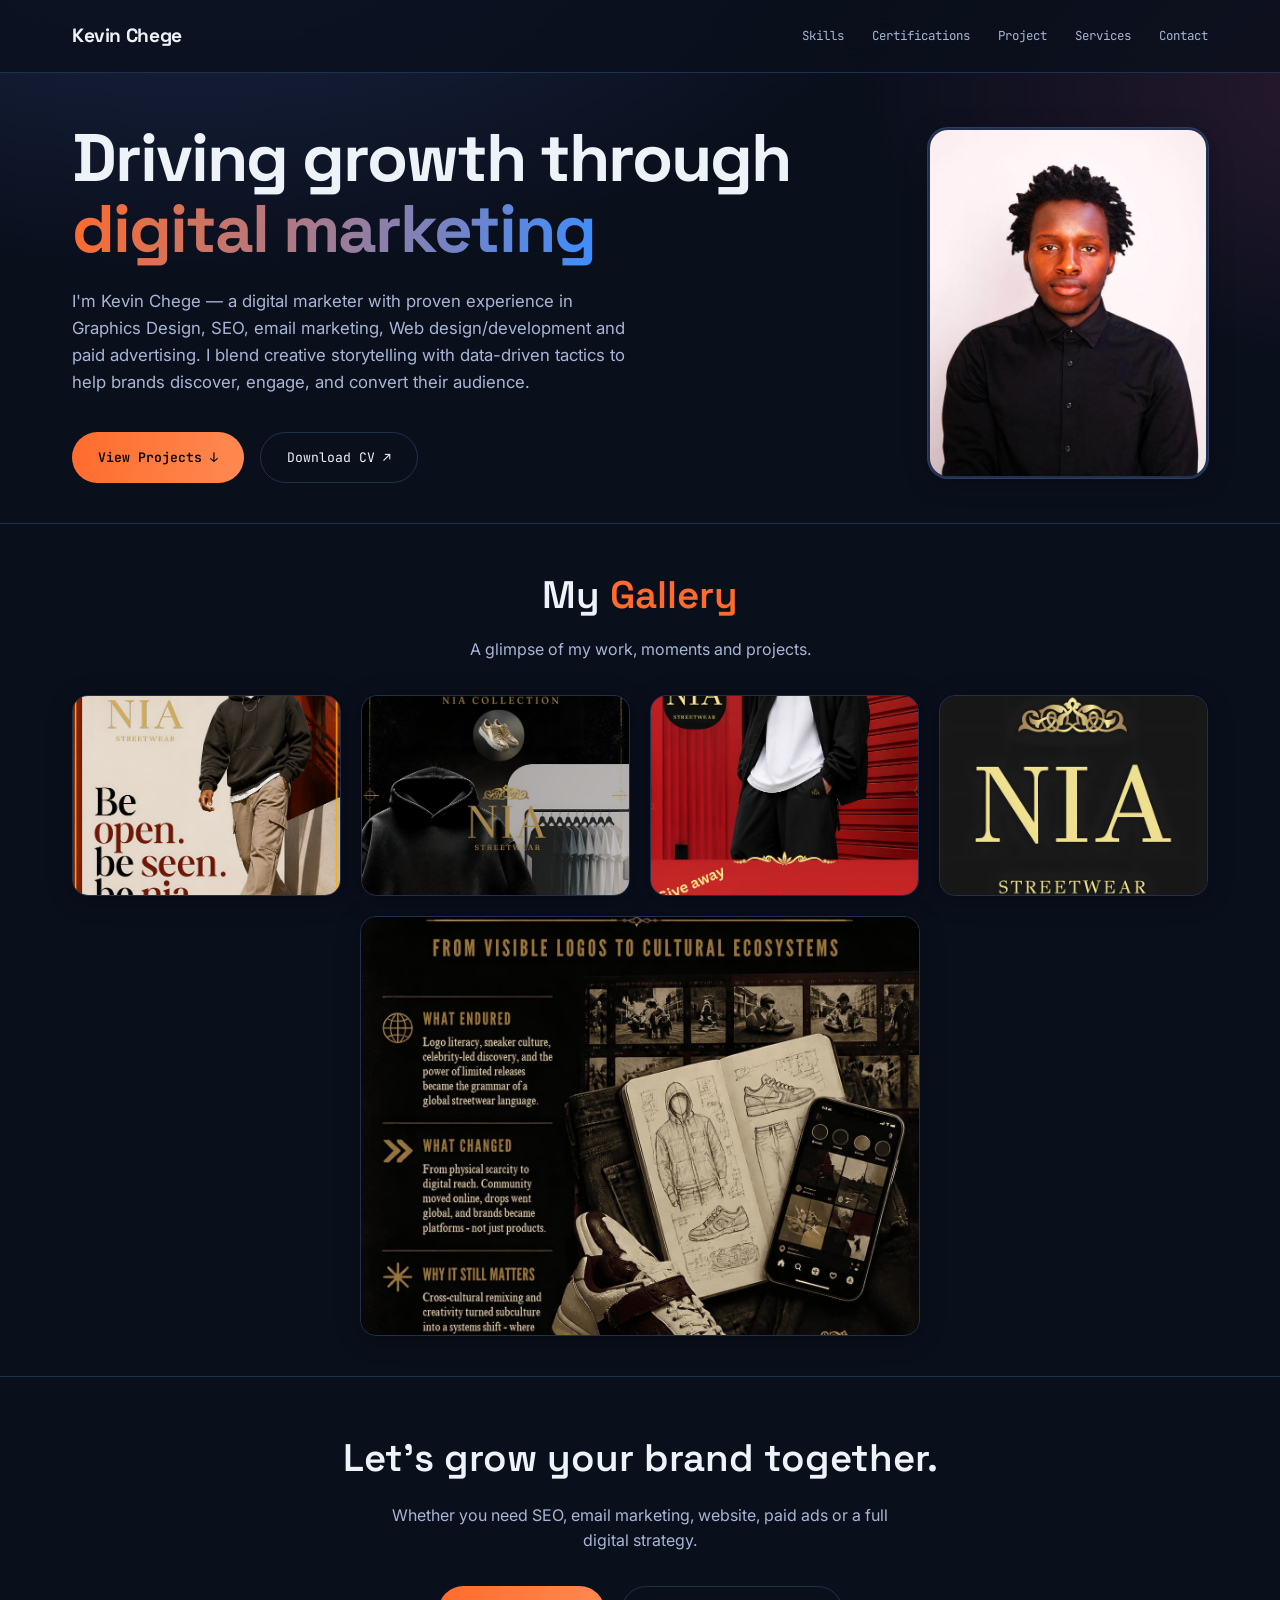
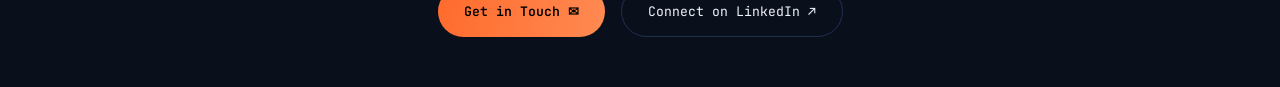
==== commit 50a2e49b: "Update description in index.html" ====
--- a/index.html
+++ b/index.html
@@ -35,7 +35,7 @@
     <!-- LEFT COLUMN — TEXT -->
     <div>
       <h1>Driving growth through <span class="grad">digital marketing</span></h1>
-      <p class="sub">I'm Kevin Chege — a digital marketer with proven experience in SEO, email marketing, paid advertising, and web design. I blend creative storytelling with data-driven tactics to help brands discover, engage, and convert their audience.</p>
+      <p class="sub">I'm Kevin Chege — a digital marketer with proven experience in Graphics Design, SEO, email marketing, Web design/development and paid advertising. I blend creative storytelling with data-driven tactics to help brands discover, engage, and convert their audience.</p>
       <div class="cta">
         <a href="project.html" class="btn btn-primary">View Projects ↓</a>
         <a href="https://docs.google.com/document/d/1QbLXDsmvqMCBqXZfnBmse7zxNMz4nB5-/edit?usp=sharing&ouid=107863168463893353685&rtpof=true&sd=true" class="btn btn-ghost" target="_blank" rel="noopener">Download CV ↗</a>
